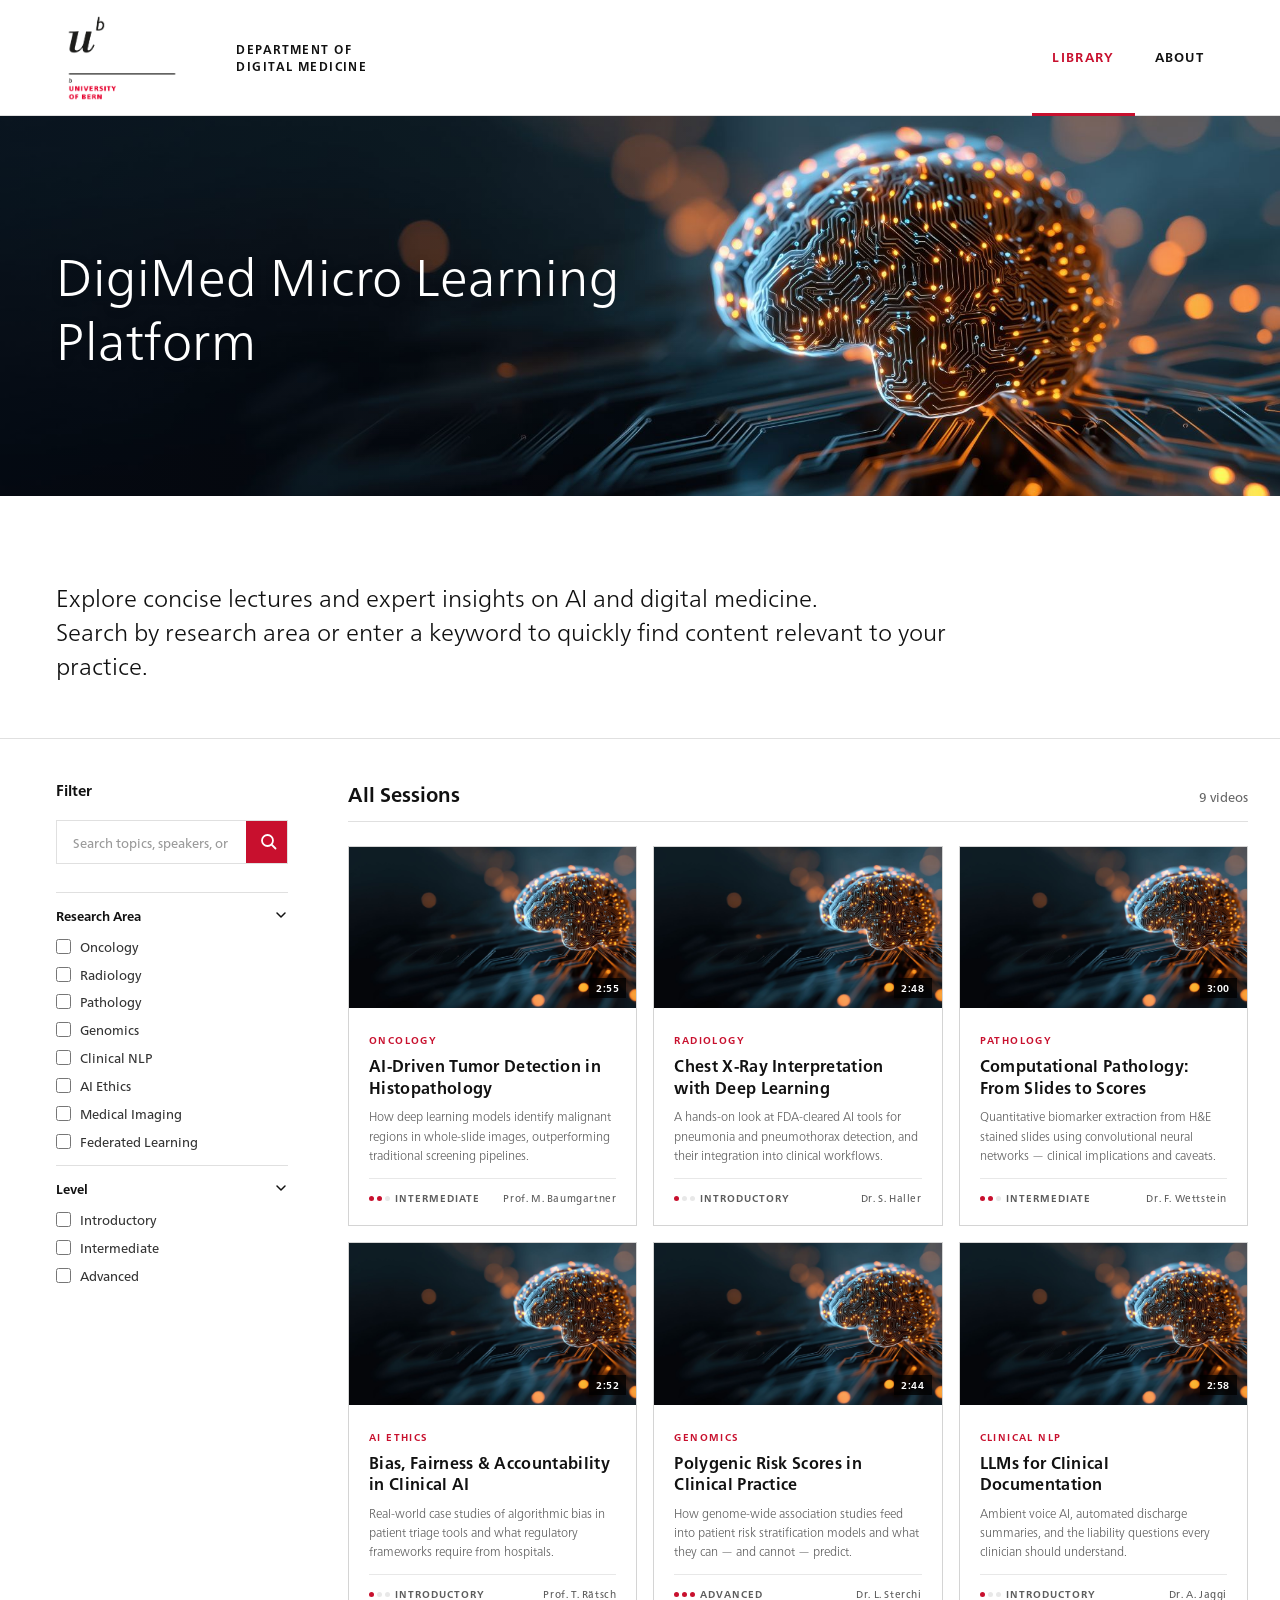
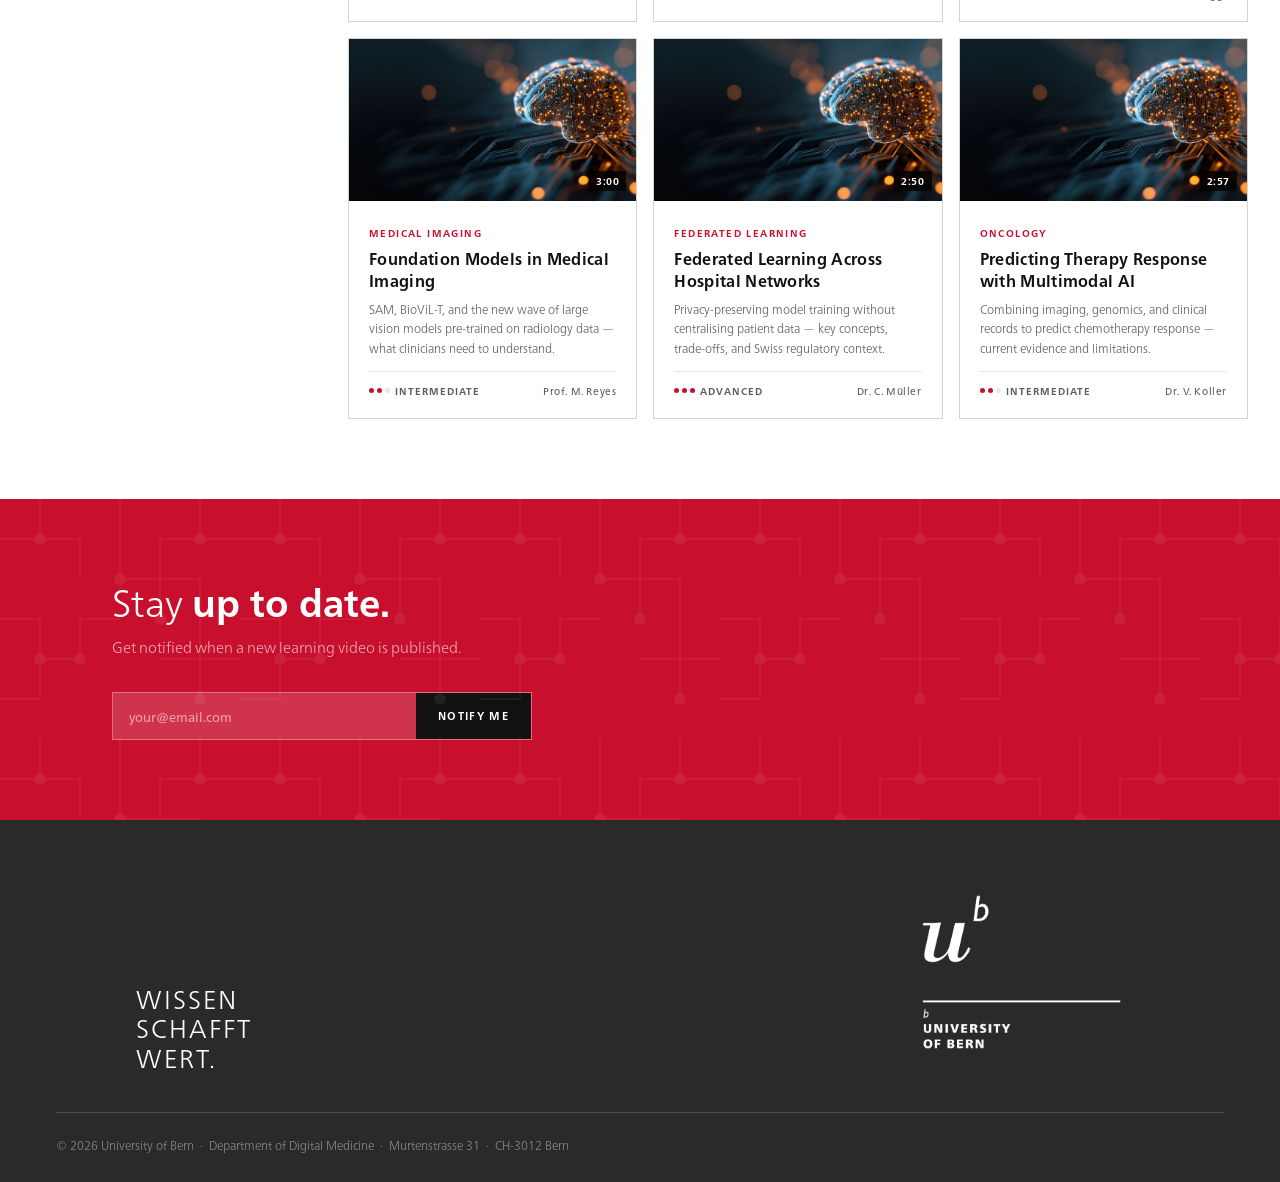
==== index.html @ 0ef245c8 "changes layout" ====
<!DOCTYPE html>
<html lang="en">
<head>
<meta charset="UTF-8"/>
<meta name="viewport" content="width=device-width,initial-scale=1"/>
<title>DigiMed Learn — University of Bern</title>
<link rel="stylesheet" href="./css/styles.css">
</head>
<body>

<!-- HEADER -->
<header>
  <div class="header-logo"><img src="assets/logos/ub_Logo_english_2019_RGB.png" alt="University of Bern"/></div>
  <a class="header-dept" href="https://ddm.unibe.ch" target="_blank" rel="noopener">Department of Digital Medicine</a>
  <div style="flex:1"></div>
  <nav class="nav-inner">
    <button class="nav-toggle" aria-expanded="false" aria-label="Open menu">
      <span></span><span></span><span></span>
    </button>
    <div class="nav-links" id="nav-menu">
      <a href="#" class="active">Library</a>
      <a href="about.html">About</a>
    </div>
  </nav>
</header>

<!-- HERO IMAGE -->
<div class="hero-image">
  <img src="assets/images/AdobeStock_1923058566-v2.jpg" alt="AI and Digital Medicine"/>
  <div class="hero-overlay-title">DigiMed Micro Learning<br>Platform</div>
</div>

<!-- INTRO -->
<div class="intro-block">
  <div class="intro-eyebrow">Department of Digital Medicine · University of Bern</div>
  <h1 class="intro-title"><span class="intro-subtitle"></span></h1>
  <p class="intro-desc"><span class="intro-subtitle">Explore concise lectures and expert insights on AI and digital medicine.<br>Search by research area or enter a keyword to quickly find content relevant to your practice.</span></p>
</div>

<!-- LIBRARY -->
<div class="library">
  <aside class="sidebar">
    <div class="sidebar-title">Filter</div>
    <div class="search-wrap">
      <input type="text" id="searchInput" placeholder="Search topics, speakers, or keywords…" autocomplete="off"/>
      <button onclick="applyFilters()" aria-label="Search">
        <svg width="17" height="17" viewBox="0 0 17 17" fill="none"><circle cx="7.5" cy="7.5" r="5.5" stroke="white" stroke-width="1.8"/><path d="M12 12l3.5 3.5" stroke="white" stroke-width="1.8" stroke-linecap="round"/></svg>
      </button>
    </div>
    <div class="filter-section">
      <div class="filter-heading" onclick="toggleFilter(this)">Research Area<svg width="14" height="14" viewBox="0 0 14 14" fill="none"><path d="M3 5l4 4 4-4" stroke="currentColor" stroke-width="1.5" stroke-linecap="round" stroke-linejoin="round"/></svg></div>
      <div class="filter-options" id="area-filters">
        <div class="filter-opt"><input type="checkbox" id="f-oncology" value="oncology"/><label for="f-oncology">Oncology</label></div>
        <div class="filter-opt"><input type="checkbox" id="f-radiology" value="radiology"/><label for="f-radiology">Radiology</label></div>
        <div class="filter-opt"><input type="checkbox" id="f-pathology" value="pathology"/><label for="f-pathology">Pathology</label></div>
        <div class="filter-opt"><input type="checkbox" id="f-genomics" value="genomics"/><label for="f-genomics">Genomics</label></div>
        <div class="filter-opt"><input type="checkbox" id="f-nlp" value="clinical-nlp"/><label for="f-nlp">Clinical NLP</label></div>
        <div class="filter-opt"><input type="checkbox" id="f-ethics" value="ethics"/><label for="f-ethics">AI Ethics</label></div>
        <div class="filter-opt"><input type="checkbox" id="f-imaging" value="imaging"/><label for="f-imaging">Medical Imaging</label></div>
        <div class="filter-opt"><input type="checkbox" id="f-federated" value="federated"/><label for="f-federated">Federated Learning</label></div>
      </div>
    </div>
    <div class="filter-section">
      <div class="filter-heading" onclick="toggleFilter(this)">Level<svg width="14" height="14" viewBox="0 0 14 14" fill="none"><path d="M3 5l4 4 4-4" stroke="currentColor" stroke-width="1.5" stroke-linecap="round" stroke-linejoin="round"/></svg></div>
      <div class="filter-options" id="level-filters">
        <div class="filter-opt"><input type="checkbox" id="f-intro" value="Introductory"/><label for="f-intro">Introductory</label></div>
        <div class="filter-opt"><input type="checkbox" id="f-inter" value="Intermediate"/><label for="f-inter">Intermediate</label></div>
        <div class="filter-opt"><input type="checkbox" id="f-adv" value="Advanced"/><label for="f-adv">Advanced</label></div>
      </div>
    </div>
  </aside>

  <div class="grid-area">
  <div class="grid-header">
    <h2>All Sessions</h2>
    <span class="grid-count" id="resultCount">9 videos</span>
  </div>
  <div class="video-grid" id="videoGrid">
    <div class="empty-state" id="emptyState">
      <h3>No sessions found</h3>
      <p>Try a different search or clear your filters.</p>
    </div>
  </div>
</div>
</div>
<!-- STAY UP TO DATE -->
<div class="notify">
  <div class="notify-text">
    <h2>Stay <strong>up to date.</strong></h2>
    <p>Get notified when a new learning video is published.</p>
  </div>
  <form class="notify-form" id="notifyForm" action="https://formspree.io/f/xlgppkkq" method="POST">
    <input type="hidden" name="_subject" value="DigiMed Learn – New Subscription"/>
    <input type="email" name="email" id="notifyEmail" placeholder="your@email.com" required/>
    <button type="submit" id="notifyBtn">Notify me</button>
  </form>
</div>

<!-- MODAL -->
<div class="modal-overlay" id="modalOverlay" onclick="handleOverlayClick(event)">
  <div class="modal">
    <div class="modal-header">
      <div><div class="modal-tag" id="modalTag"></div><div class="modal-title" id="modalTitle"></div></div>
      <button class="modal-close" onclick="closeModal()">✕</button>
    </div>
    <div class="modal-video"><iframe id="modalIframe" src="" allow="autoplay; encrypted-media" allowfullscreen></iframe></div>
    <div class="modal-footer">
      <div class="modal-meta">
        <span><svg width="11" height="11" viewBox="0 0 12 12" fill="none"><circle cx="6" cy="6" r="5" stroke="currentColor" stroke-width="1.2"/><path d="M6 3v3l2 1.5" stroke="currentColor" stroke-width="1.2" stroke-linecap="round"/></svg><span id="modalDuration"></span></span>
        <span><svg width="11" height="11" viewBox="0 0 12 12" fill="none"><circle cx="6" cy="4" r="2" stroke="currentColor" stroke-width="1.2"/><path d="M2 10c0-2.2 1.8-4 4-4s4 1.8 4 4" stroke="currentColor" stroke-width="1.2" stroke-linecap="round"/></svg><span id="modalSpeaker"></span></span>
      </div>
      <div class="modal-inst">Dept. of Digital Medicine · UNIBE</div>
    </div>
  </div>
</div>

<!-- FOOTER -->
<footer>
  <div class="footer-top">
    <div class="footer-tagline">Wissen<br>schafft<br>Wert.</div>
    <img class="footer-logo-img" src="assets/logos/ub_Logo_english_2019_neg.png" alt="University of Bern"/>
  </div>
  <div class="footer-divider"></div>
  <div class="footer-bottom">
    © 2026 University of Bern &nbsp;·&nbsp; Department of Digital Medicine &nbsp;·&nbsp; Murtenstrasse 31 &nbsp;·&nbsp; CH-3012 Bern
  </div>
</footer>

<script src="js/app.js"></script>

</body>
</html>
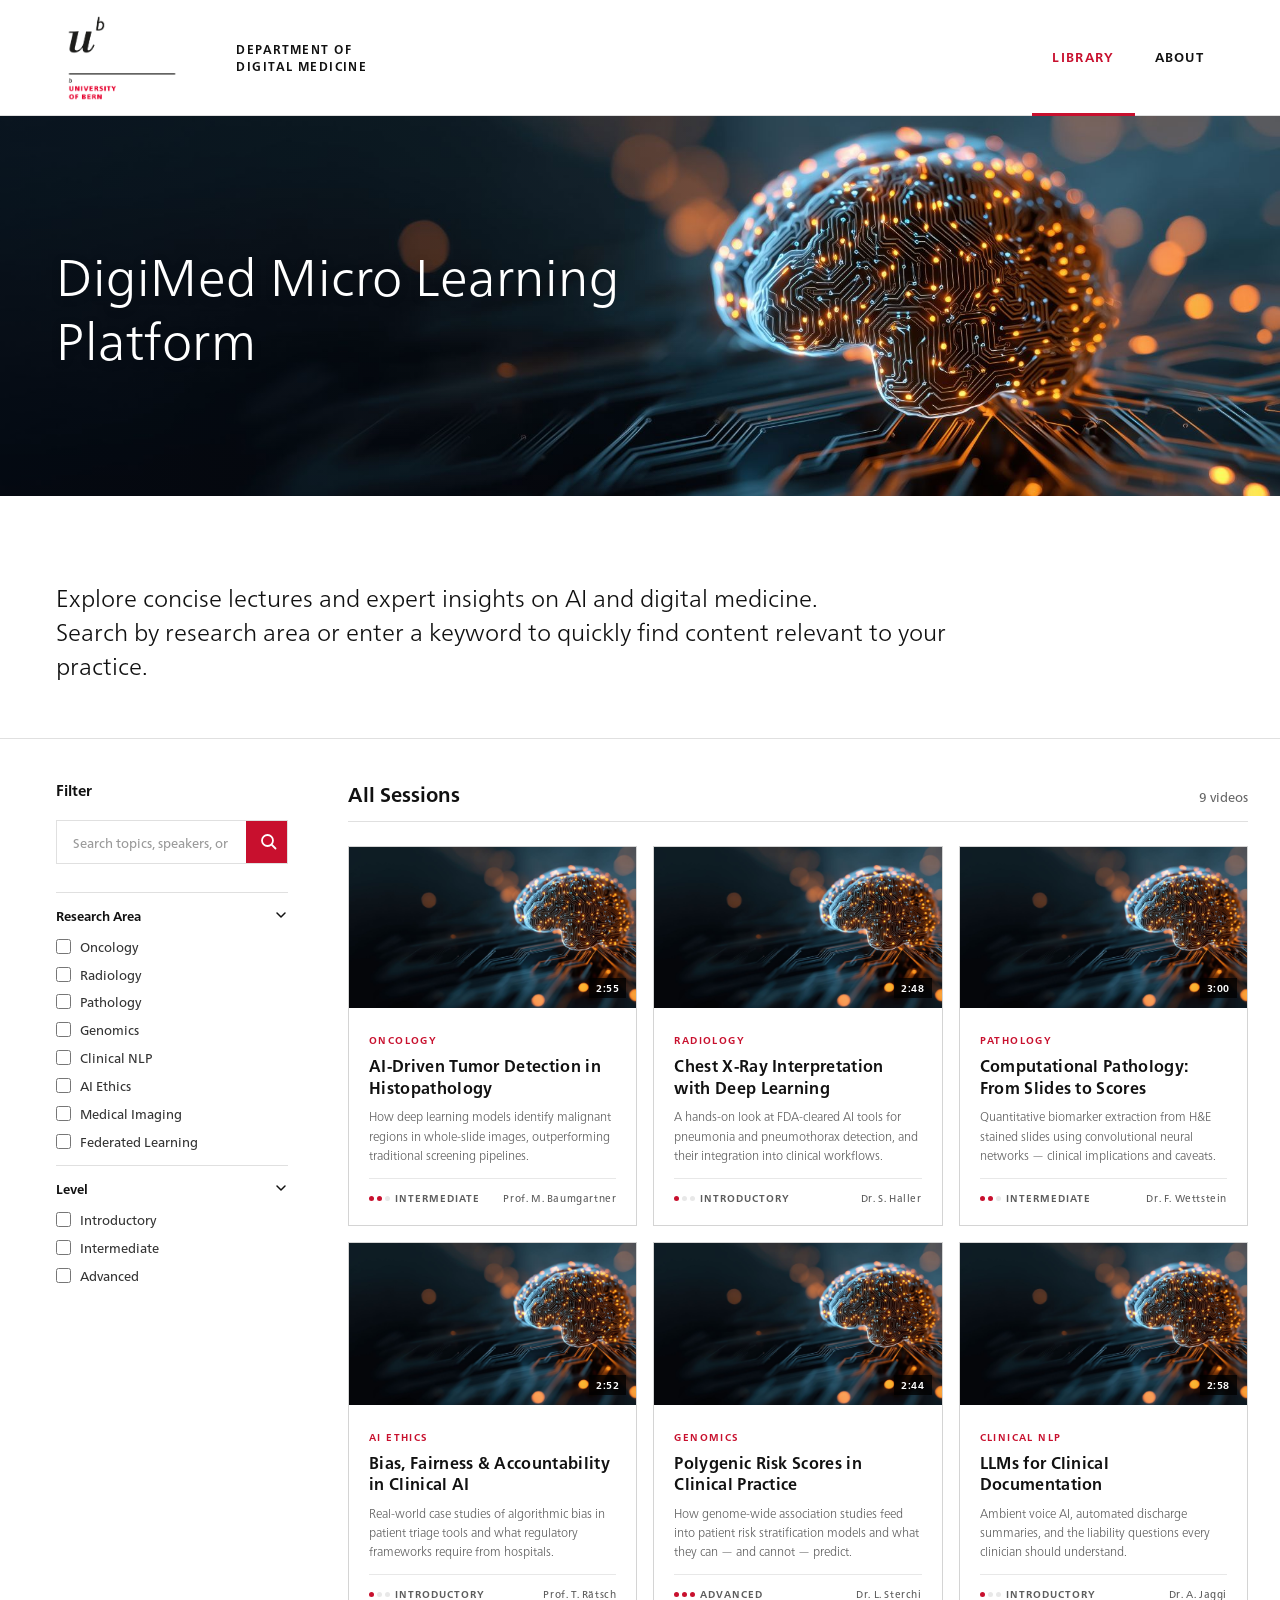
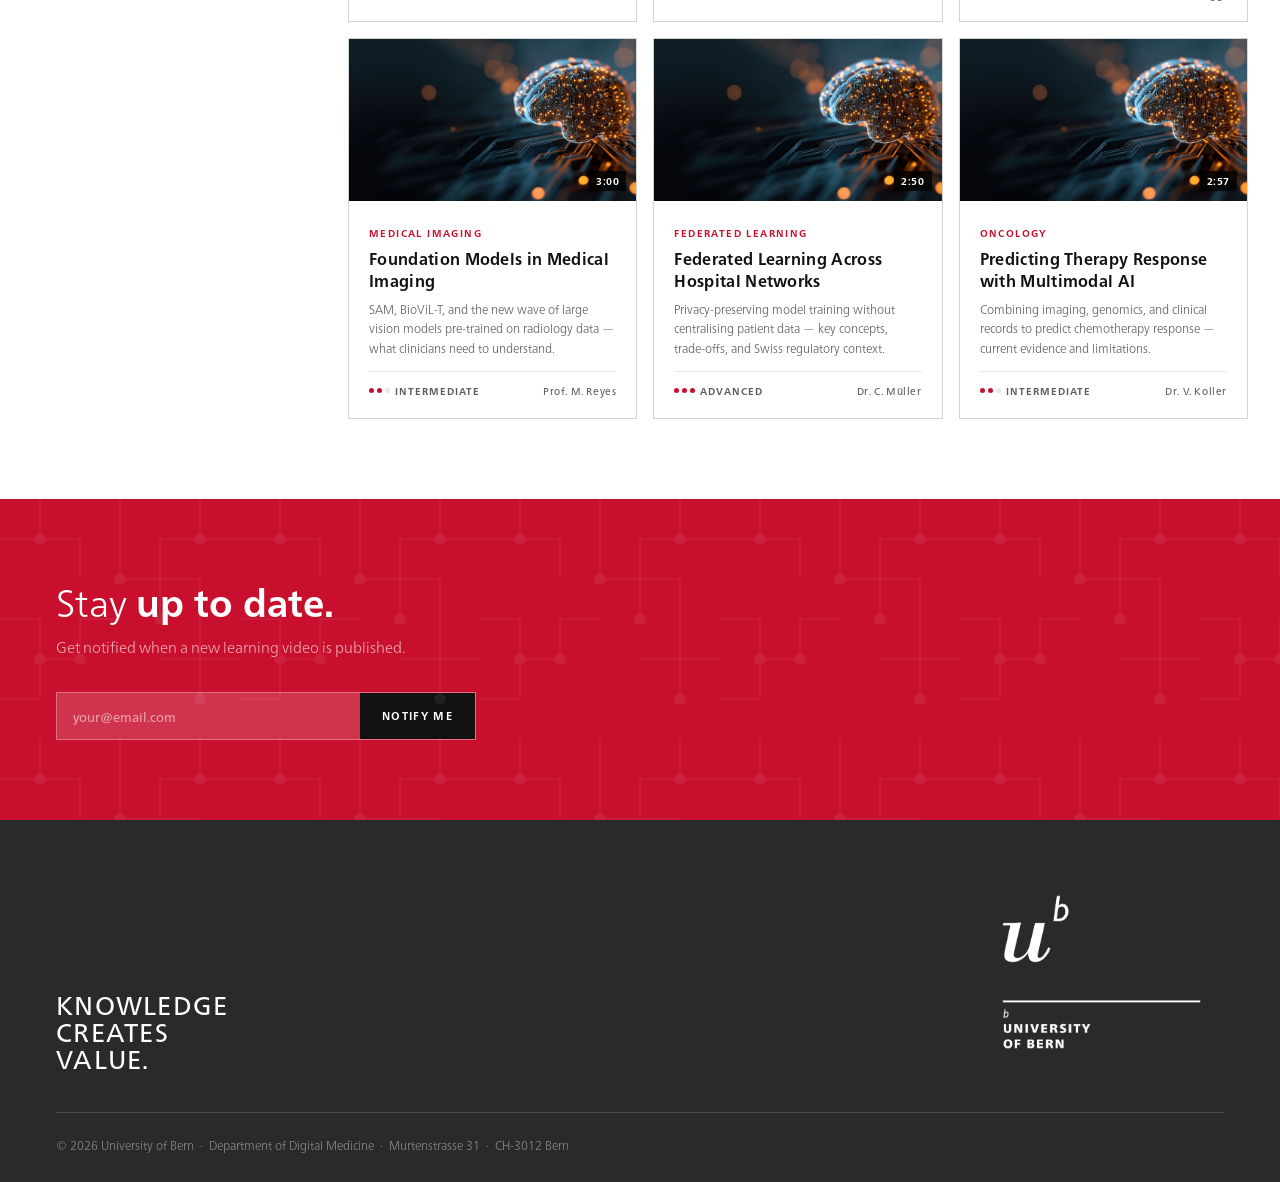
==== commit 8b174ec8: "footer update" ====
--- a/index.html
+++ b/index.html
@@ -117,7 +117,7 @@
 <!-- FOOTER -->
 <footer>
   <div class="footer-top">
-    <div class="footer-tagline">Wissen<br>schafft<br>Wert.</div>
+    <div class="footer-tagline">Knowledge<br>creates<br>value.</div>
     <img class="footer-logo-img" src="assets/logos/ub_Logo_english_2019_neg.png" alt="University of Bern"/>
   </div>
   <div class="footer-divider"></div>
--- a/css/styles.css
+++ b/css/styles.css
@@ -126,7 +126,7 @@
 /* ── STAY UP TO DATE ── */
 .notify{
   background:var(--red);
-  padding:80px calc(var(--pad) * 2);
+  padding:80px var(--pad);
   display:flex;
   flex-direction:column;
   gap:32px;
@@ -154,8 +154,8 @@
 
 /* ── FOOTER ── */
 footer{background:#2a2a2a;padding:52px var(--pad) 28px}
-.footer-top{display:flex;justify-content:space-between;align-items:flex-end;padding-bottom:40px;padding-left:80px;padding-right:80px;}
-.footer-tagline{font-size:clamp(18px,2vw,28px);font-weight:200;color:#fff;letter-spacing:0.08em;text-transform:uppercase;line-height:1.15;text-align:left;}
+.footer-top{display:flex;justify-content:space-between;align-items:flex-end;padding-bottom:40px;}
+.footer-tagline{font-size:clamp(18px,2vw,28px);font-weight:400;color:#fff;letter-spacing:0.05em;text-transform:uppercase;line-height:1.05;text-align:left;}
 .footer-logo-img{height:200px;width:auto;display:block}
 .footer-divider{height:1px;background:rgba(255,255,255,.15);margin-bottom:22px}
 .footer-bottom{font-size:12px;font-weight:300;color:rgba(255,255,255,.45);line-height:1.6}
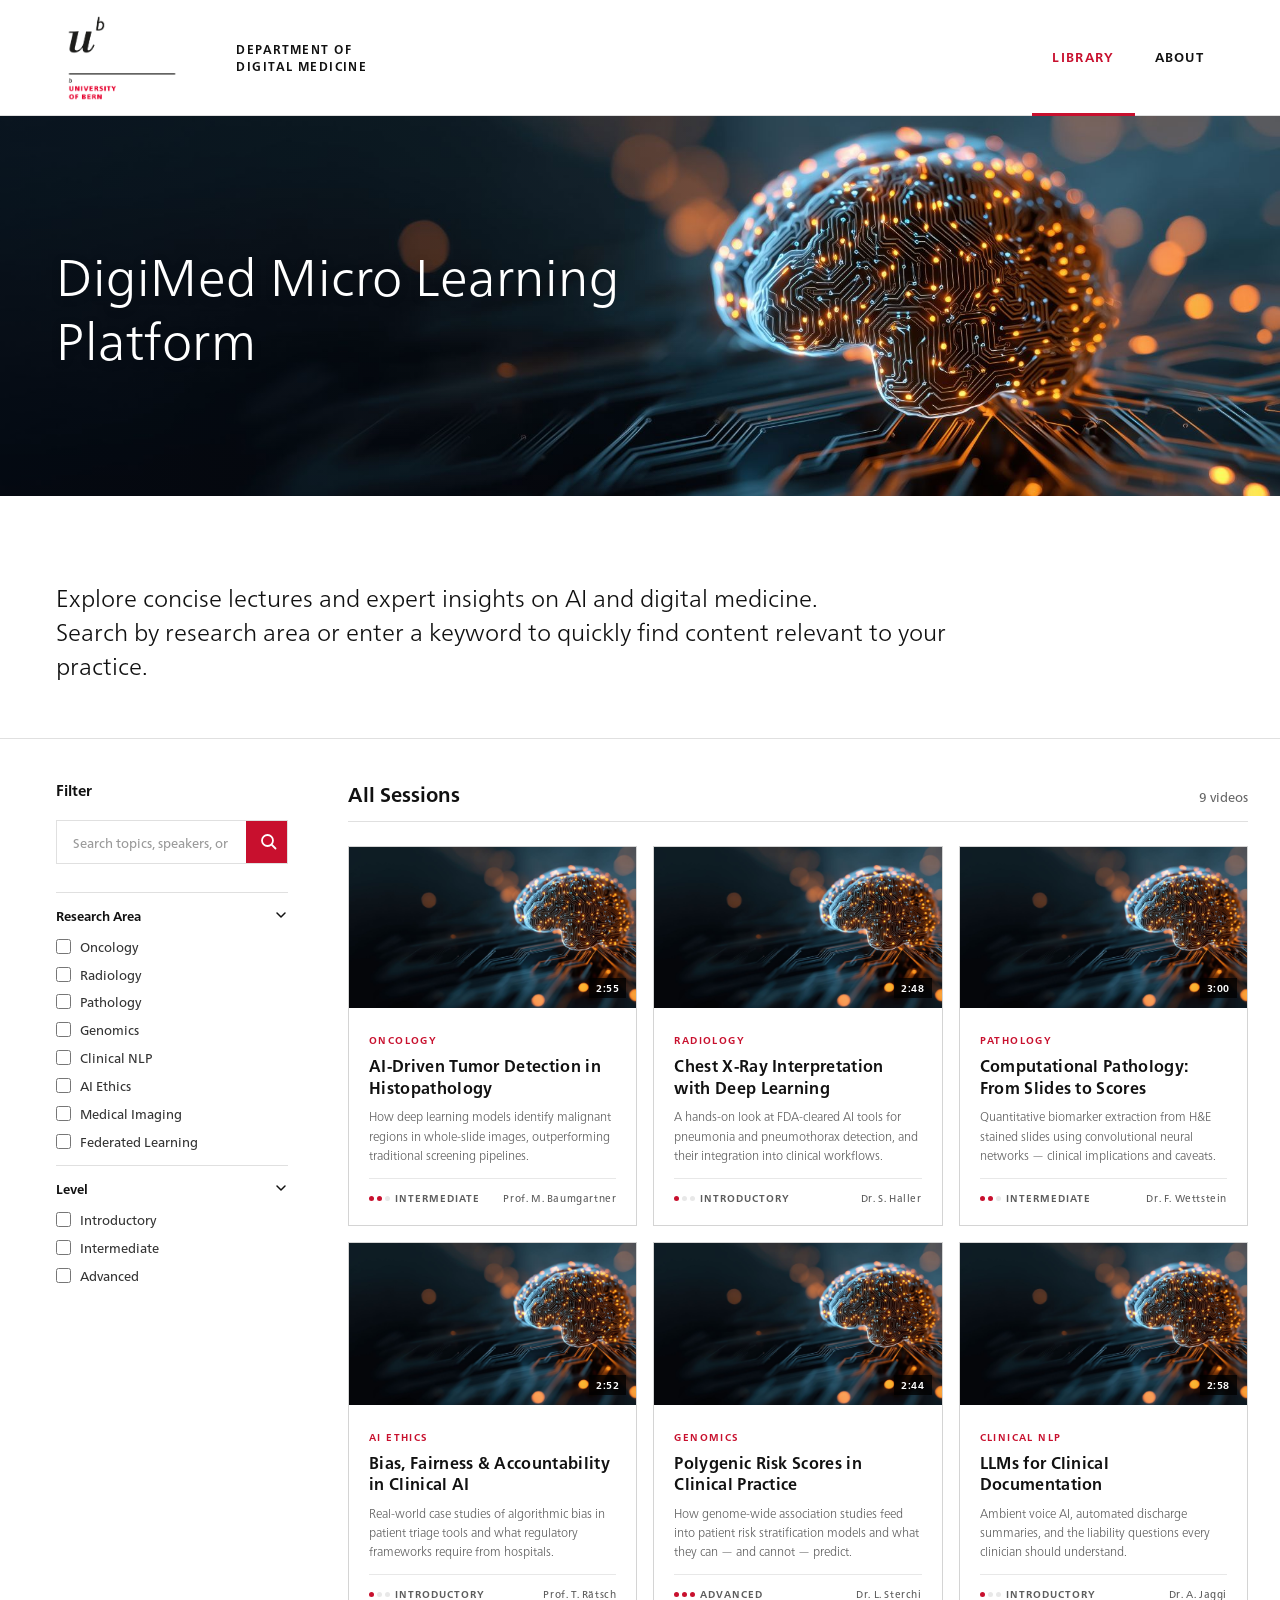
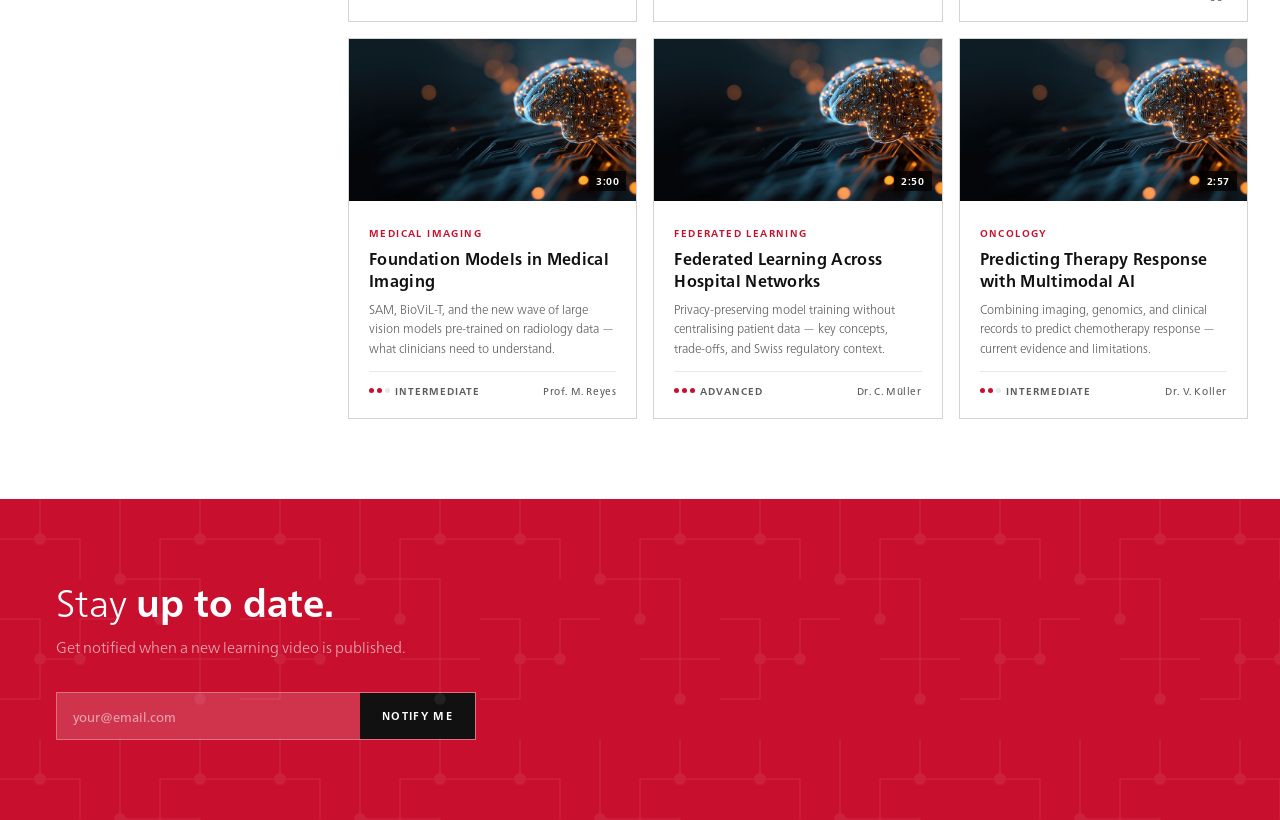
==== commit 39e51157: "comments and like function" ====
--- a/index.html
+++ b/index.html
@@ -104,12 +104,43 @@
       <button class="modal-close" onclick="closeModal()">✕</button>
     </div>
     <div class="modal-video"><iframe id="modalIframe" src="" allow="autoplay; encrypted-media" allowfullscreen></iframe></div>
-    <div class="modal-footer">
-      <div class="modal-meta">
-        <span><svg width="11" height="11" viewBox="0 0 12 12" fill="none"><circle cx="6" cy="6" r="5" stroke="currentColor" stroke-width="1.2"/><path d="M6 3v3l2 1.5" stroke="currentColor" stroke-width="1.2" stroke-linecap="round"/></svg><span id="modalDuration"></span></span>
-        <span><svg width="11" height="11" viewBox="0 0 12 12" fill="none"><circle cx="6" cy="4" r="2" stroke="currentColor" stroke-width="1.2"/><path d="M2 10c0-2.2 1.8-4 4-4s4 1.8 4 4" stroke="currentColor" stroke-width="1.2" stroke-linecap="round"/></svg><span id="modalSpeaker"></span></span>
-      </div>
-      <div class="modal-inst">Dept. of Digital Medicine · UNIBE</div>
+<div class="modal-footer">
+  <div class="modal-meta">
+    <span>
+      <svg width="11" height="11" viewBox="0 0 12 12" fill="none">
+        <circle cx="6" cy="6" r="5" stroke="currentColor" stroke-width="1.2"/>
+        <path d="M6 3v3l2 1.5" stroke="currentColor" stroke-width="1.2" stroke-linecap="round"/>
+      </svg>
+      <span id="modalDuration"></span>
+    </span>
+    <span>
+      <svg width="11" height="11" viewBox="0 0 12 12" fill="none">
+        <circle cx="6" cy="4" r="2" stroke="currentColor" stroke-width="1.2"/>
+        <path d="M2 10c0-2.2 1.8-4 4-4s4 1.8 4 4" stroke="currentColor" stroke-width="1.2" stroke-linecap="round"/>
+      </svg>
+      <span id="modalSpeaker"></span>
+    </span>
+  </div>
+
+  <!-- Like button -->
+  <button class="modal-like-btn" id="modalLikeBtn" onclick="toggleLike()">
+    <svg width="14" height="14" viewBox="0 0 24 24" fill="none" stroke="currentColor" stroke-width="2">
+      <path d="M20.84 4.61a5.5 5.5 0 0 0-7.78 0L12 5.67l-1.06-1.06a5.5 5.5 0 0 0-7.78 7.78l1.06 1.06L12 21.23l7.78-7.78 1.06-1.06a5.5 5.5 0 0 0 0-7.78z"/>
+    </svg>
+    <span id="modalLikeCount">0</span>
+  </button>
+
+  <div class="modal-inst">Dept. of Digital Medicine · UNIBE</div>
+</div>
+
+<!-- Comments section -->
+<div class="modal-comments">
+  <div class="modal-comment-list" id="modalCommentList"></div>
+  <div class="modal-comment-form">
+    <input type="text" id="modalCommentName" placeholder="Your name (optional)"/>
+    <div class="comment-input-row">
+      <input type="text" id="modalCommentInput" placeholder="Add a comment…"/>
+      <button onclick="submitComment()">Post</button>
     </div>
   </div>
 </div>
--- a/css/styles.css
+++ b/css/styles.css
@@ -169,6 +169,82 @@
 .video-card:nth-child(7){animation-delay:.28s}.video-card:nth-child(8){animation-delay:.32s}
 .video-card:nth-child(9){animation-delay:.36s}
 
+/* ── LIKES & COMMENTS ── */
+.modal-like-btn {
+  background: none;
+  border: 1.5px solid #444;
+  color: #999;
+  padding: 5px 12px;
+  cursor: pointer;
+  display: flex;
+  align-items: center;
+  gap: 6px;
+  font-size: 12px;
+  transition: all .18s;
+}
+.modal-like-btn:hover { border-color: #C8102E; color: #C8102E; }
+.modal-like-btn.liked { border-color: #C8102E; color: #C8102E; }
+.modal-like-btn.liked svg { fill: #C8102E; }
+
+.modal-comments {
+  padding: 0 22px 18px;
+  border-top: 1px solid #2e2e2e;
+}
+.modal-comment-list {
+  max-height: 140px;
+  overflow-y: auto;
+  margin-bottom: 12px;
+  padding-top: 12px;
+  display: flex;
+  flex-direction: column;
+  gap: 8px;
+}
+.modal-comment {
+  font-size: 12px;
+  color: #bbb;
+  line-height: 1.5;
+}
+.comment-author {
+  font-weight: 700;
+  color: #ddd;
+  margin-right: 6px;
+}
+.modal-comment-form {
+  display: flex;
+  flex-direction: column;
+  gap: 6px;
+}
+.modal-comment-form input {
+  background: #1a1a1a;
+  border: 1px solid #333;
+  color: #fff;
+  padding: 8px 12px;
+  font-size: 12px;
+  font-family: var(--font);
+  outline: none;
+  width: 100%;
+}
+.modal-comment-form input::placeholder { color: #555; }
+.comment-input-row {
+  display: flex;
+  gap: 8px;
+}
+.comment-input-row input { flex: 1; }
+.comment-input-row button {
+  background: #C8102E;
+  border: none;
+  color: #fff;
+  padding: 0 16px;
+  font-size: 11px;
+  font-weight: 700;
+  letter-spacing: 0.1em;
+  text-transform: uppercase;
+  cursor: pointer;
+  font-family: var(--font);
+  transition: background .18s;
+}
+.comment-input-row button:hover { background: #9a0d23; }
+
 /* ── Medium laptops (1100–1280px): sidebar narrows, 3 cards ── */
 @media(max-width:1280px) and (min-width:1101px){
   .sidebar{width:260px;padding:40px 28px 60px 0}
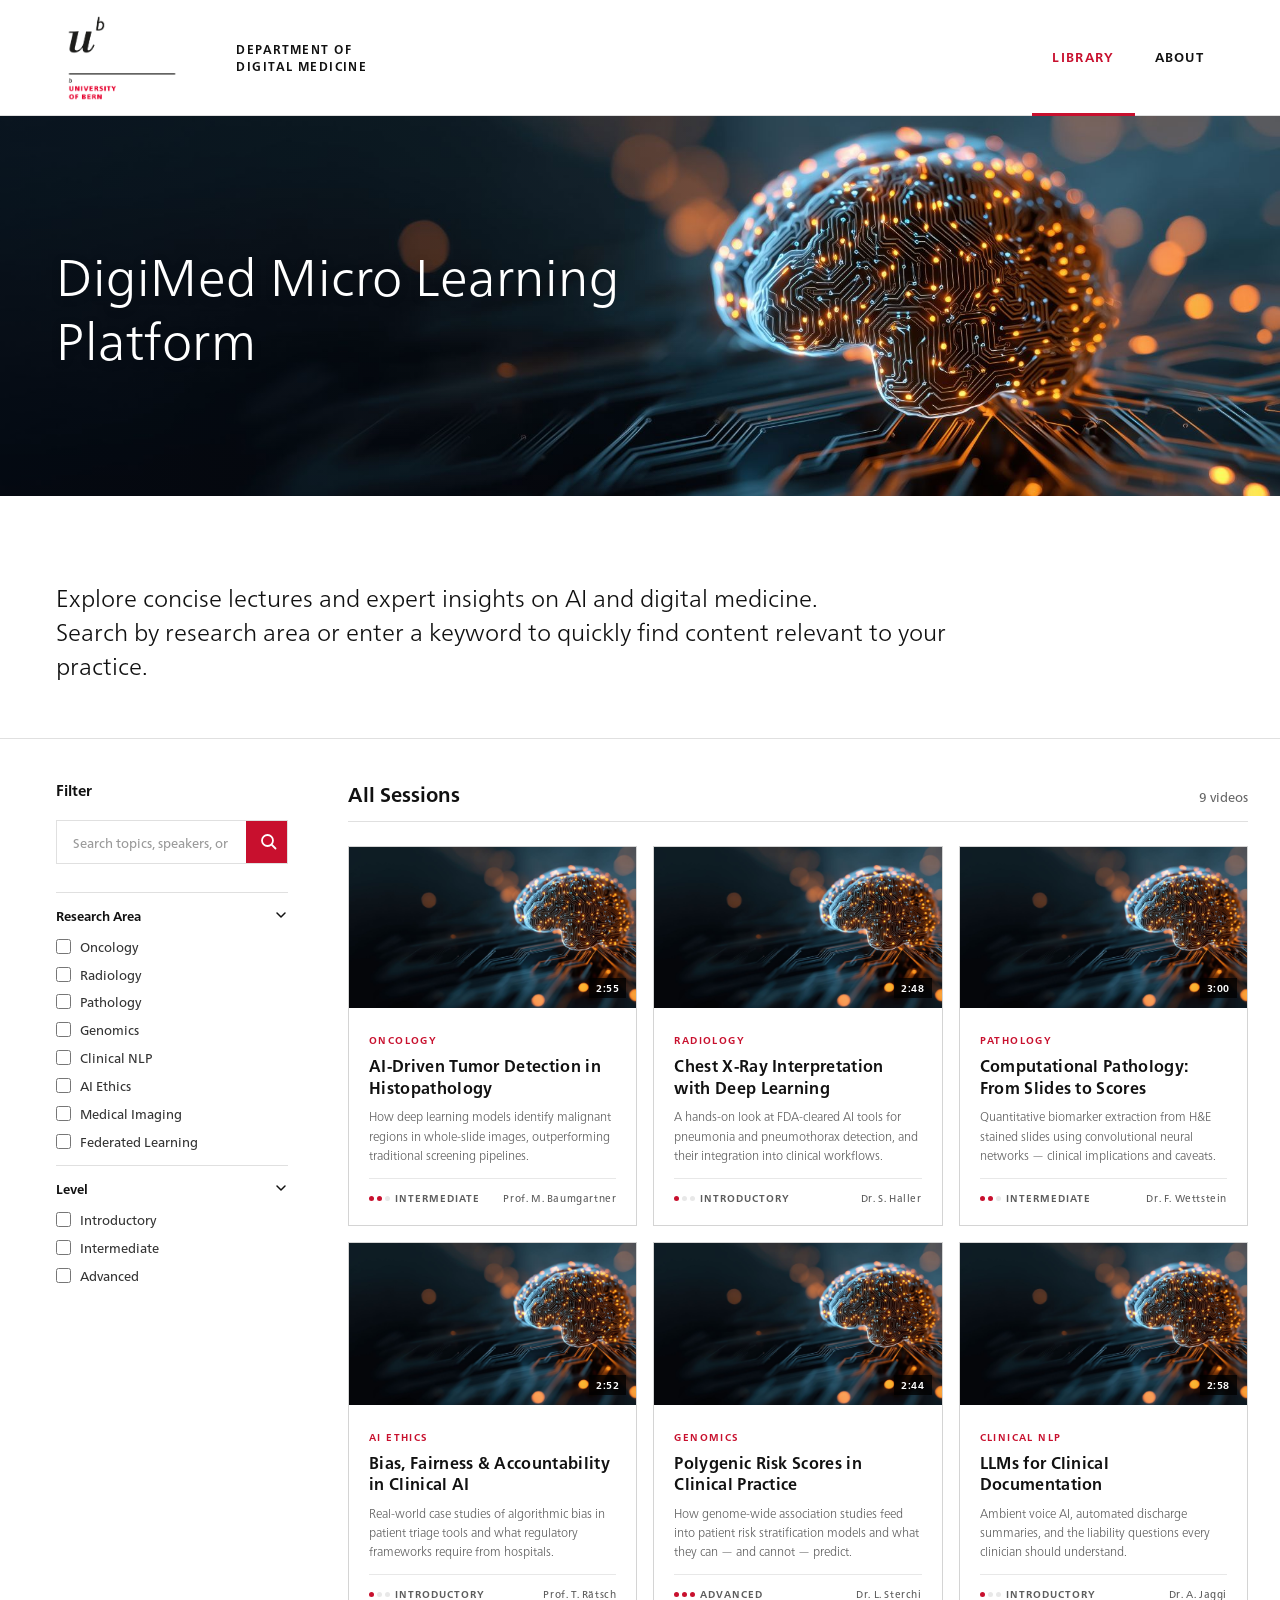
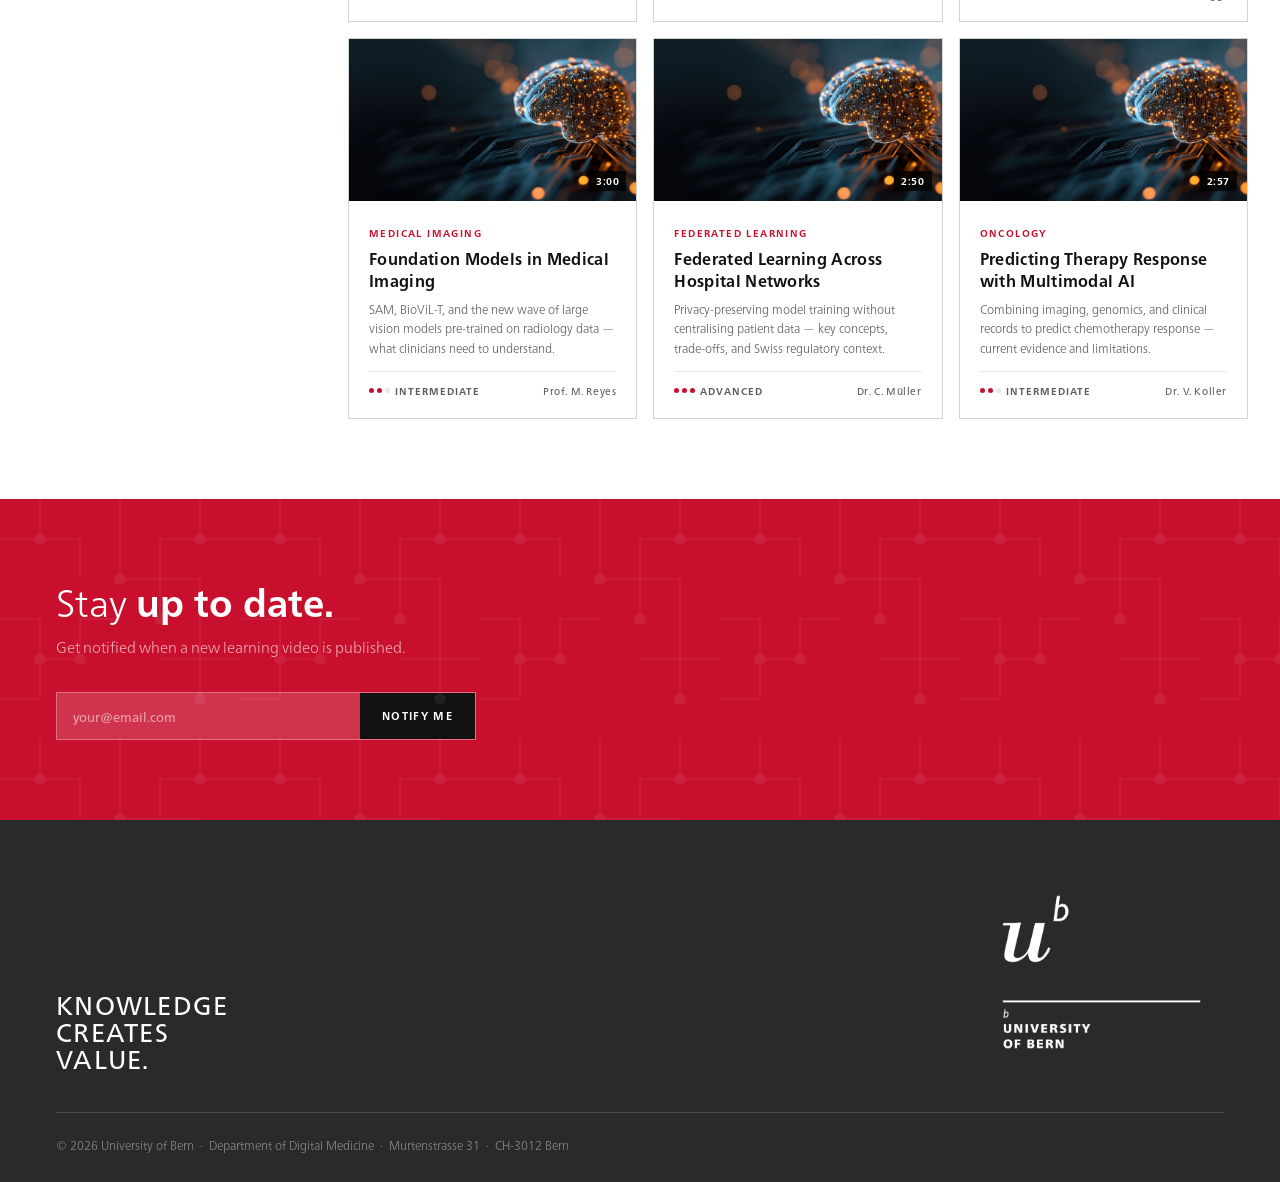
==== commit a9bb4cb8: "comments like" ====
--- a/index.html
+++ b/index.html
@@ -144,7 +144,8 @@
     </div>
   </div>
 </div>
-
+</div>
+</div>
 <!-- FOOTER -->
 <footer>
   <div class="footer-top">
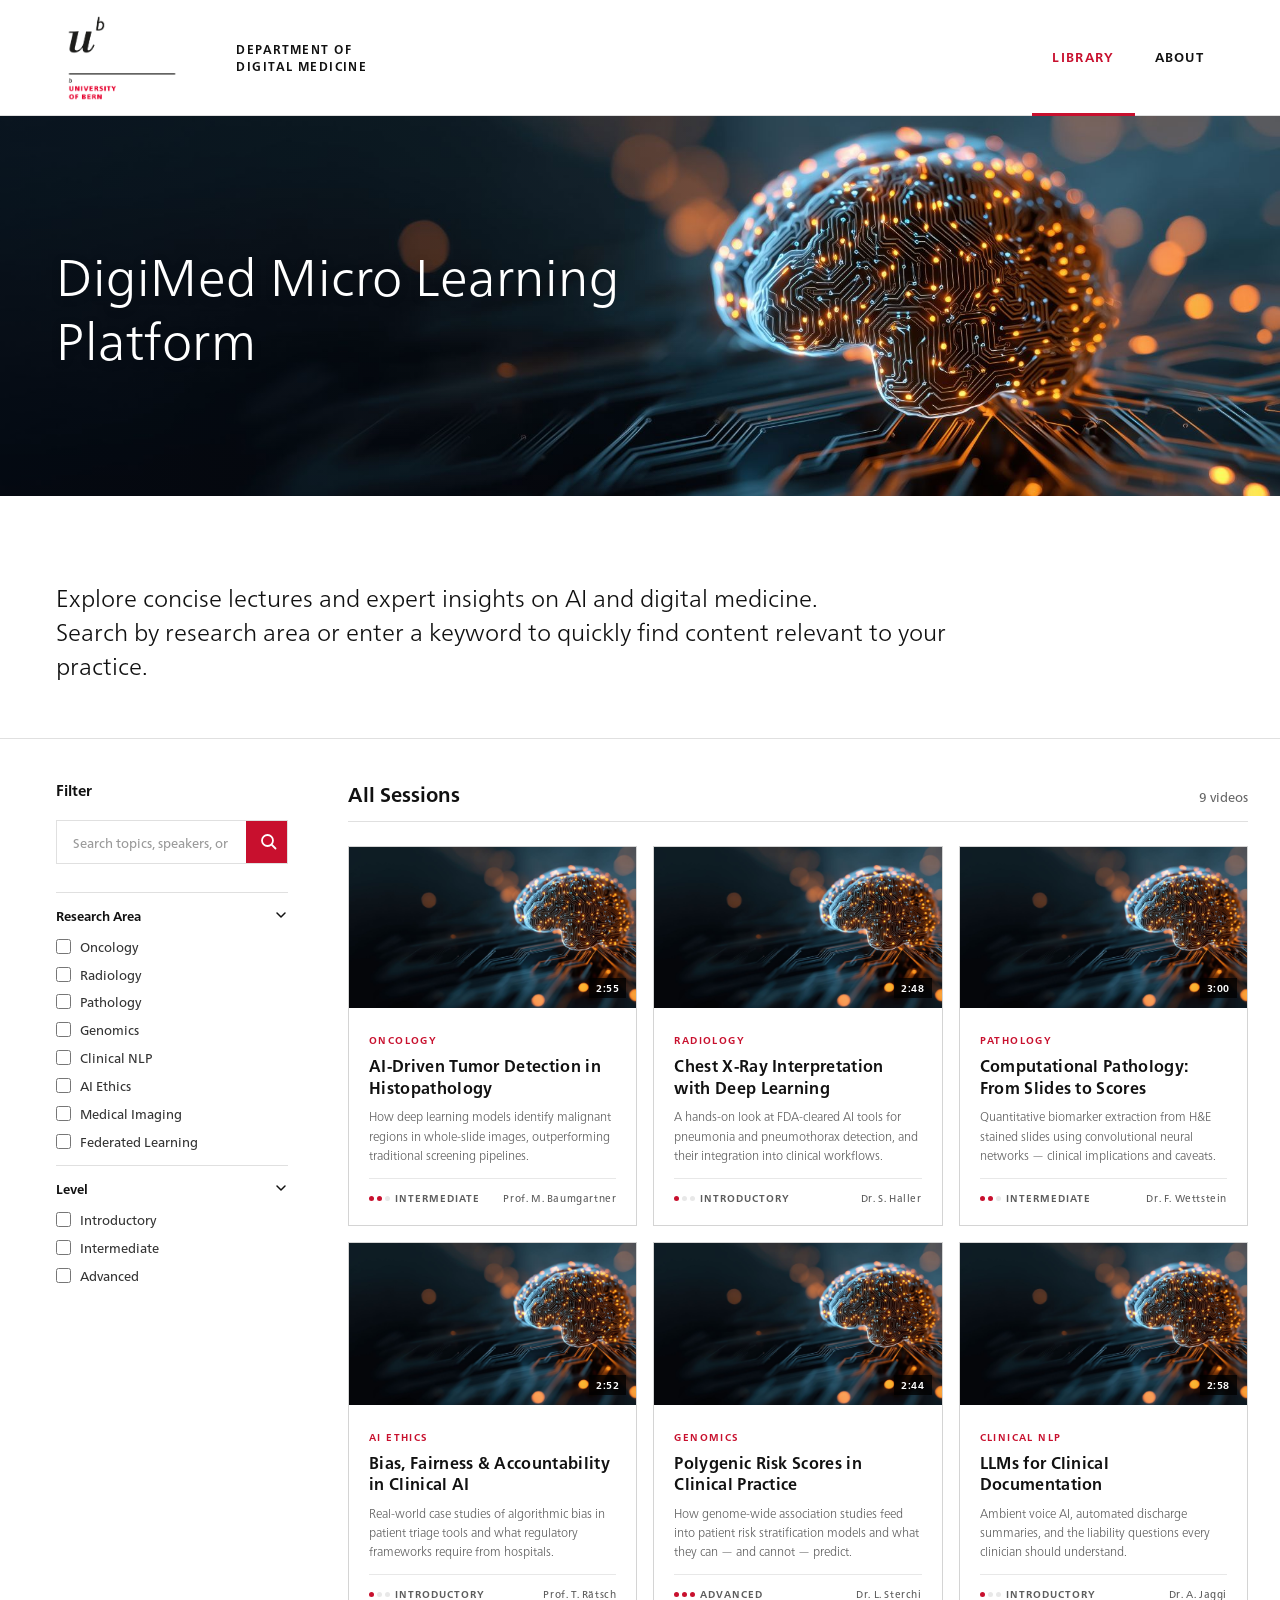
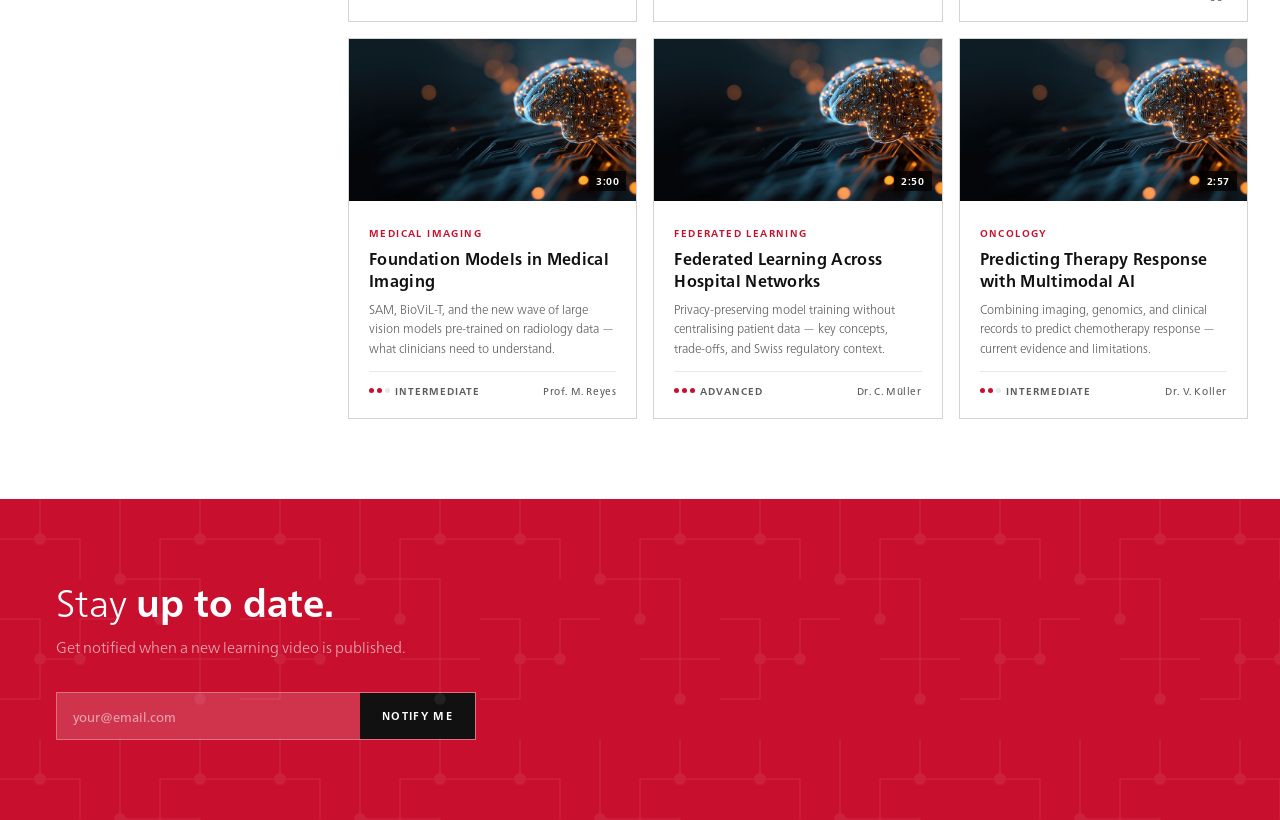
==== commit d248adba: "test" ====
--- a/index.html
+++ b/index.html
@@ -133,19 +133,6 @@
   <div class="modal-inst">Dept. of Digital Medicine · UNIBE</div>
 </div>
 
-<!-- Comments section -->
-<div class="modal-comments">
-  <div class="modal-comment-list" id="modalCommentList"></div>
-  <div class="modal-comment-form">
-    <input type="text" id="modalCommentName" placeholder="Your name (optional)"/>
-    <div class="comment-input-row">
-      <input type="text" id="modalCommentInput" placeholder="Add a comment…"/>
-      <button onclick="submitComment()">Post</button>
-    </div>
-  </div>
-</div>
-</div>
-</div>
 <!-- FOOTER -->
 <footer>
   <div class="footer-top">
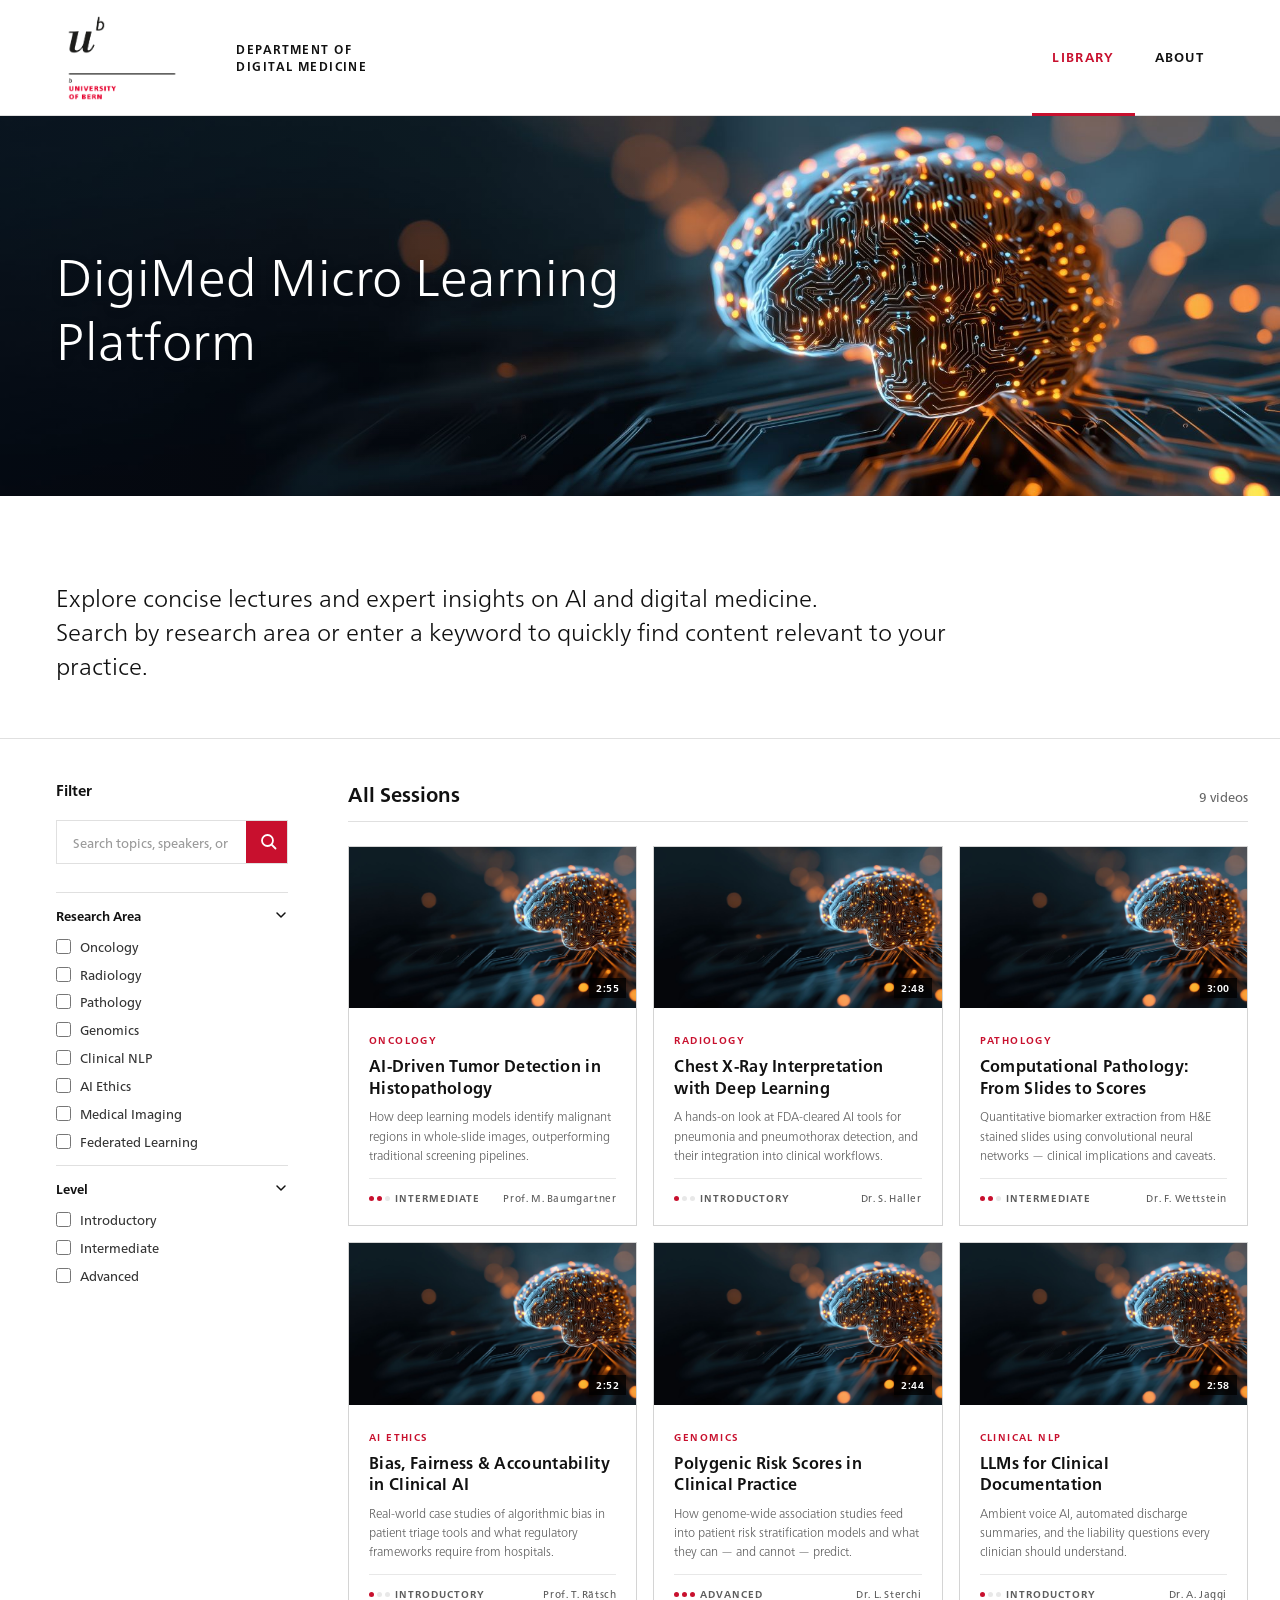
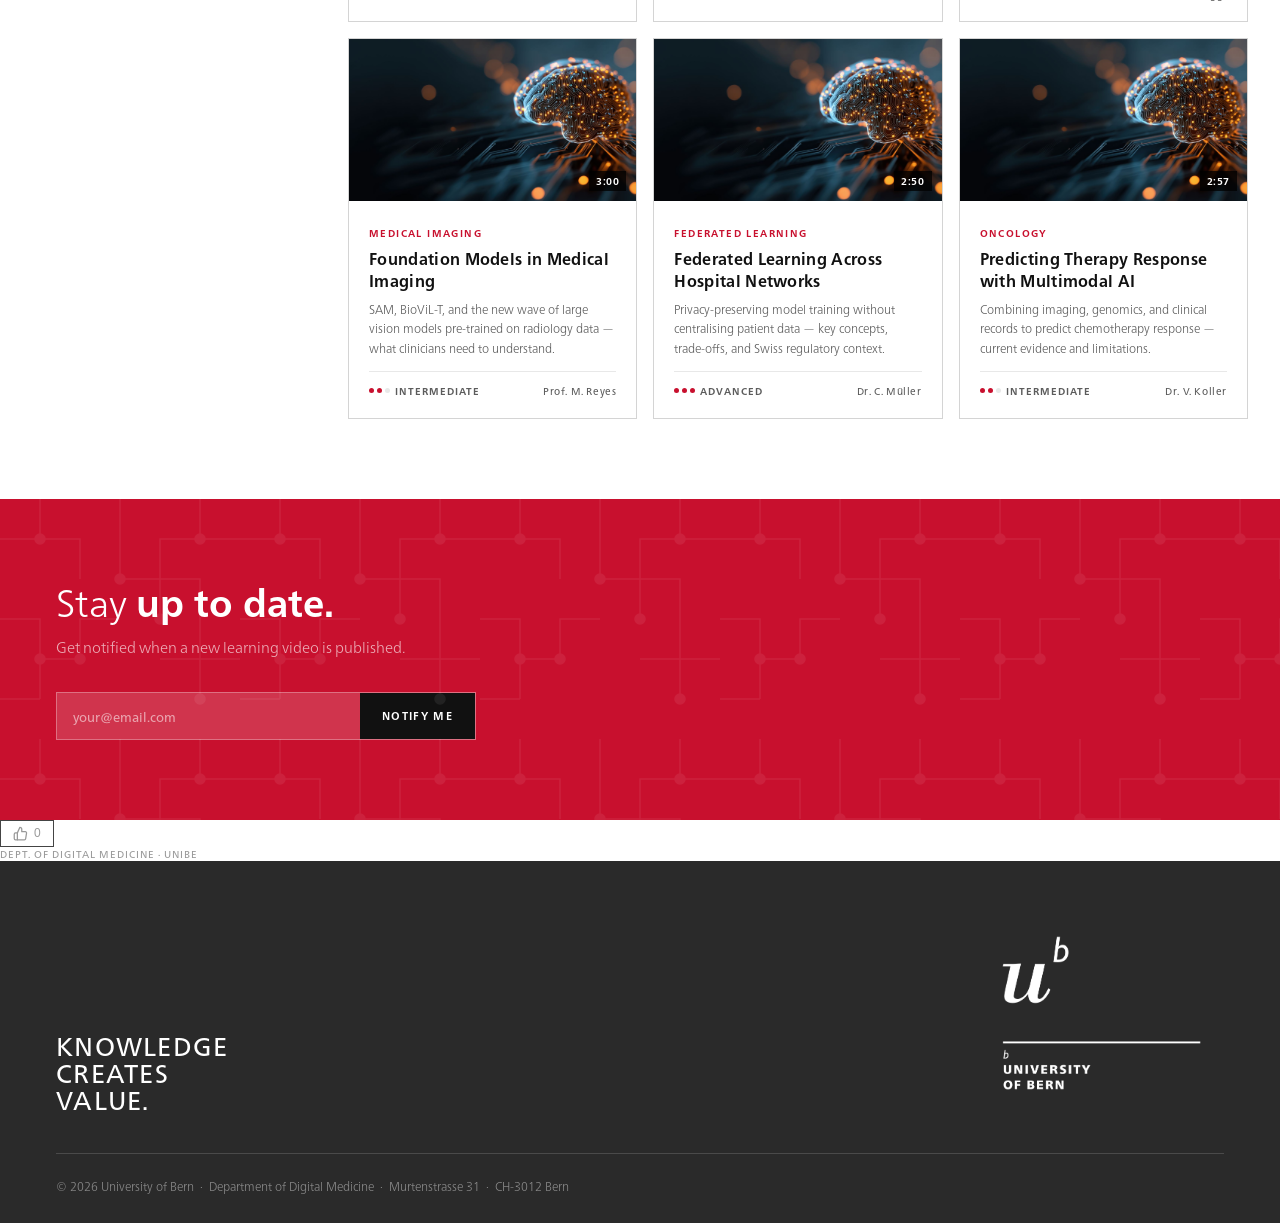
==== commit 2a6f52f1: "new changes" ====
--- a/index.html
+++ b/index.html
@@ -104,31 +104,43 @@
       <button class="modal-close" onclick="closeModal()">✕</button>
     </div>
     <div class="modal-video"><iframe id="modalIframe" src="" allow="autoplay; encrypted-media" allowfullscreen></iframe></div>
-<div class="modal-footer">
-  <div class="modal-meta">
-    <span>
-      <svg width="11" height="11" viewBox="0 0 12 12" fill="none">
-        <circle cx="6" cy="6" r="5" stroke="currentColor" stroke-width="1.2"/>
-        <path d="M6 3v3l2 1.5" stroke="currentColor" stroke-width="1.2" stroke-linecap="round"/>
-      </svg>
-      <span id="modalDuration"></span>
-    </span>
-    <span>
-      <svg width="11" height="11" viewBox="0 0 12 12" fill="none">
-        <circle cx="6" cy="4" r="2" stroke="currentColor" stroke-width="1.2"/>
-        <path d="M2 10c0-2.2 1.8-4 4-4s4 1.8 4 4" stroke="currentColor" stroke-width="1.2" stroke-linecap="round"/>
-      </svg>
-      <span id="modalSpeaker"></span>
-    </span>
+    <div class="modal-footer">
+      <div class="modal-meta">
+        <span>
+          <svg width="11" height="11" viewBox="0 0 12 12" fill="none">
+            <circle cx="6" cy="6" r="5" stroke="currentColor" stroke-width="1.2"/>
+            <path d="M6 3v3l2 1.5" stroke="currentColor" stroke-width="1.2" stroke-linecap="round"/>
+          </svg>
+          <span id="modalDuration"></span>
+        </span>
+        <span>
+          <svg width="11" height="11" viewBox="0 0 12 12" fill="none">
+            <circle cx="6" cy="4" r="2" stroke="currentColor" stroke-width="1.2"/>
+            <path d="M2 10c0-2.2 1.8-4 4-4s4 1.8 4 4" stroke="currentColor" stroke-width="1.2" stroke-linecap="round"/>
+          </svg>
+          <span id="modalSpeaker"></span>
+        </span>
+      </div>
+      <button class="modal-like-btn" id="modalLikeBtn" onclick="toggleLike()">
+        <svg width="15" height="15" viewBox="0 0 24 24" fill="none" stroke="currentColor" stroke-width="2" stroke-linecap="round" stroke-linejoin="round">
+          <path d="M14 9V5a3 3 0 0 0-3-3l-4 9v11h11.28a2 2 0 0 0 2-1.7l1.38-9a2 2 0 0 0-2-2.3H14z"/>
+          <path d="M7 22H4a2 2 0 0 1-2-2v-7a2 2 0 0 1 2-2h3"/>
+        </svg>
+        <span id="modalLikeCount">0</span>
+      </button>
+      <div class="modal-inst">Dept. of Digital Medicine · UNIBE</div>
+    </div>
   </div>
+</div>
 
   <!-- Like button -->
-  <button class="modal-like-btn" id="modalLikeBtn" onclick="toggleLike()">
-    <svg width="14" height="14" viewBox="0 0 24 24" fill="none" stroke="currentColor" stroke-width="2">
-      <path d="M20.84 4.61a5.5 5.5 0 0 0-7.78 0L12 5.67l-1.06-1.06a5.5 5.5 0 0 0-7.78 7.78l1.06 1.06L12 21.23l7.78-7.78 1.06-1.06a5.5 5.5 0 0 0 0-7.78z"/>
-    </svg>
-    <span id="modalLikeCount">0</span>
-  </button>
+<button class="modal-like-btn" id="modalLikeBtn" onclick="toggleLike()">
+  <svg width="15" height="15" viewBox="0 0 24 24" fill="none" stroke="currentColor" stroke-width="2" stroke-linecap="round" stroke-linejoin="round">
+    <path d="M14 9V5a3 3 0 0 0-3-3l-4 9v11h11.28a2 2 0 0 0 2-1.7l1.38-9a2 2 0 0 0-2-2.3H14z"/>
+    <path d="M7 22H4a2 2 0 0 1-2-2v-7a2 2 0 0 1 2-2h3"/>
+  </svg>
+  <span id="modalLikeCount">0</span>
+</button>
 
   <div class="modal-inst">Dept. of Digital Medicine · UNIBE</div>
 </div>
--- a/css/styles.css
+++ b/css/styles.css
@@ -186,65 +186,6 @@
 .modal-like-btn.liked { border-color: #C8102E; color: #C8102E; }
 .modal-like-btn.liked svg { fill: #C8102E; }
 
-.modal-comments {
-  padding: 0 22px 18px;
-  border-top: 1px solid #2e2e2e;
-}
-.modal-comment-list {
-  max-height: 140px;
-  overflow-y: auto;
-  margin-bottom: 12px;
-  padding-top: 12px;
-  display: flex;
-  flex-direction: column;
-  gap: 8px;
-}
-.modal-comment {
-  font-size: 12px;
-  color: #bbb;
-  line-height: 1.5;
-}
-.comment-author {
-  font-weight: 700;
-  color: #ddd;
-  margin-right: 6px;
-}
-.modal-comment-form {
-  display: flex;
-  flex-direction: column;
-  gap: 6px;
-}
-.modal-comment-form input {
-  background: #1a1a1a;
-  border: 1px solid #333;
-  color: #fff;
-  padding: 8px 12px;
-  font-size: 12px;
-  font-family: var(--font);
-  outline: none;
-  width: 100%;
-}
-.modal-comment-form input::placeholder { color: #555; }
-.comment-input-row {
-  display: flex;
-  gap: 8px;
-}
-.comment-input-row input { flex: 1; }
-.comment-input-row button {
-  background: #C8102E;
-  border: none;
-  color: #fff;
-  padding: 0 16px;
-  font-size: 11px;
-  font-weight: 700;
-  letter-spacing: 0.1em;
-  text-transform: uppercase;
-  cursor: pointer;
-  font-family: var(--font);
-  transition: background .18s;
-}
-.comment-input-row button:hover { background: #9a0d23; }
-
 /* ── Medium laptops (1100–1280px): sidebar narrows, 3 cards ── */
 @media(max-width:1280px) and (min-width:1101px){
   .sidebar{width:260px;padding:40px 28px 60px 0}
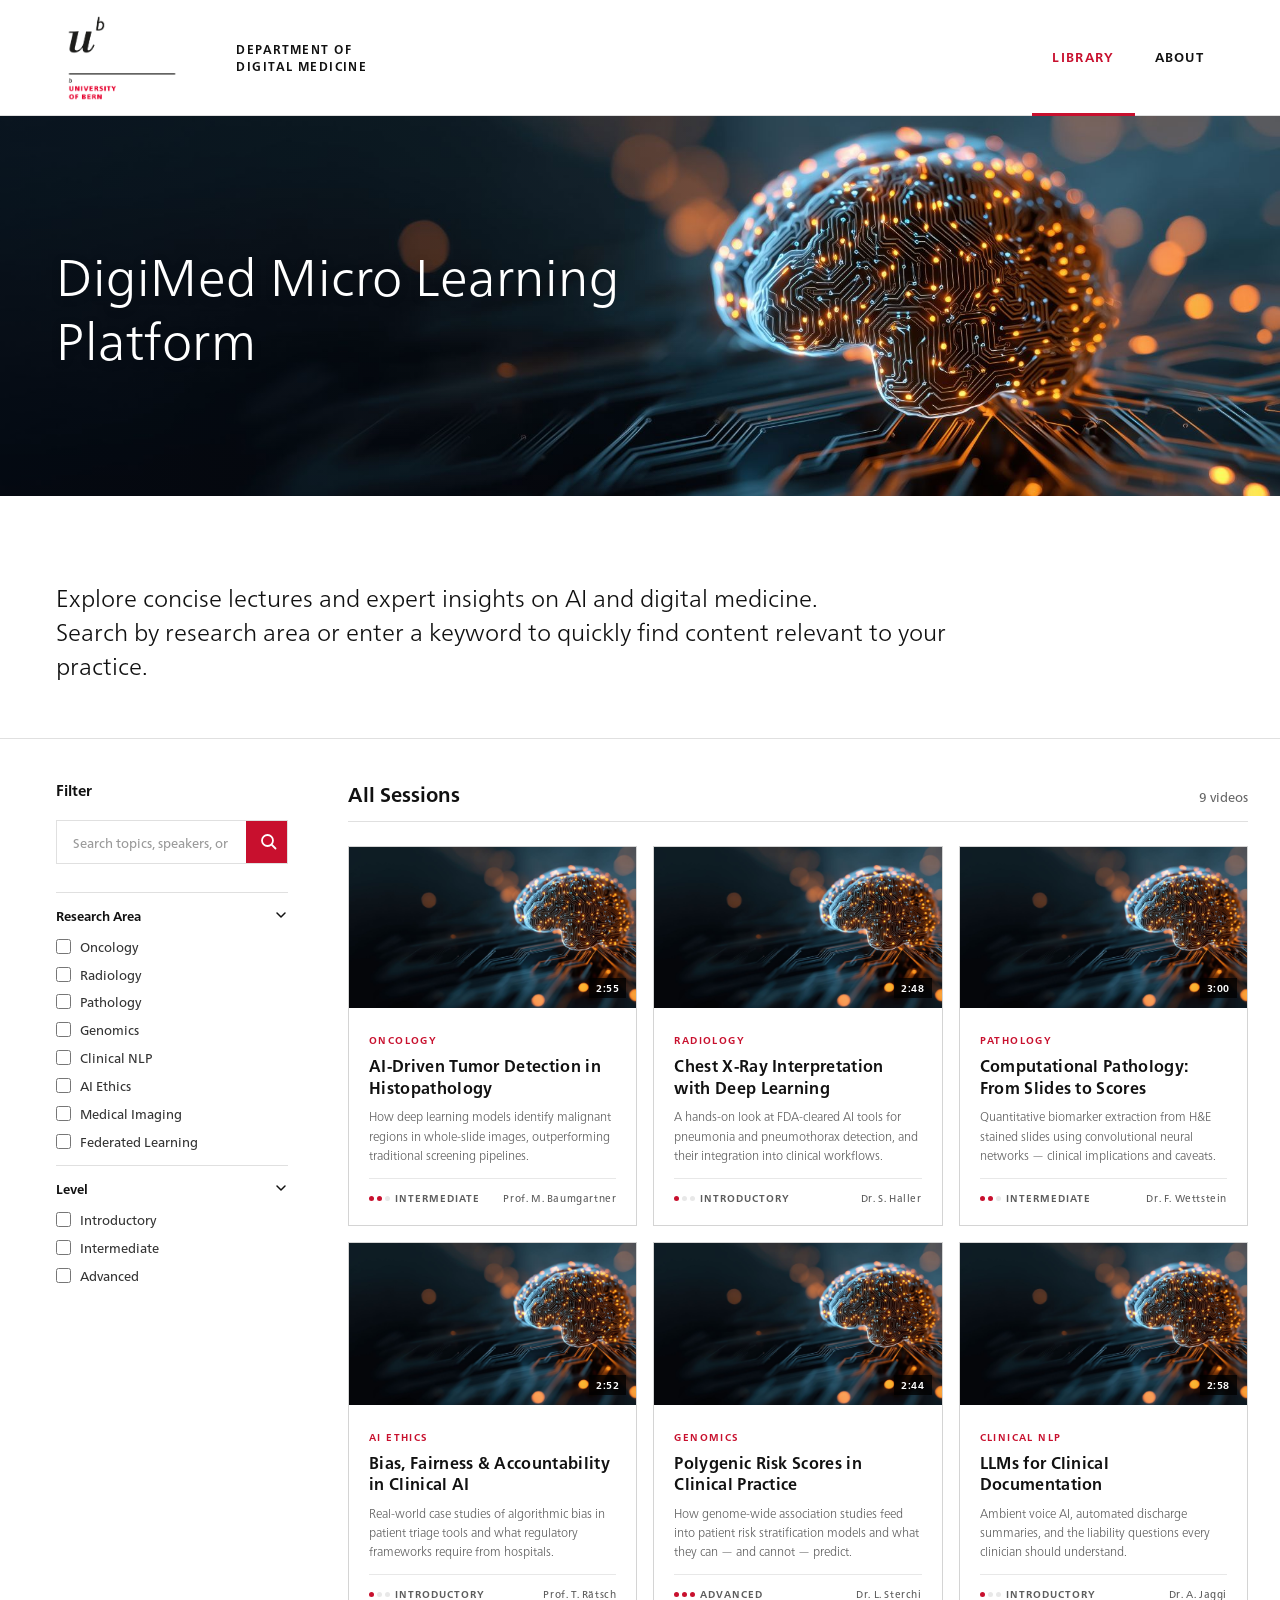
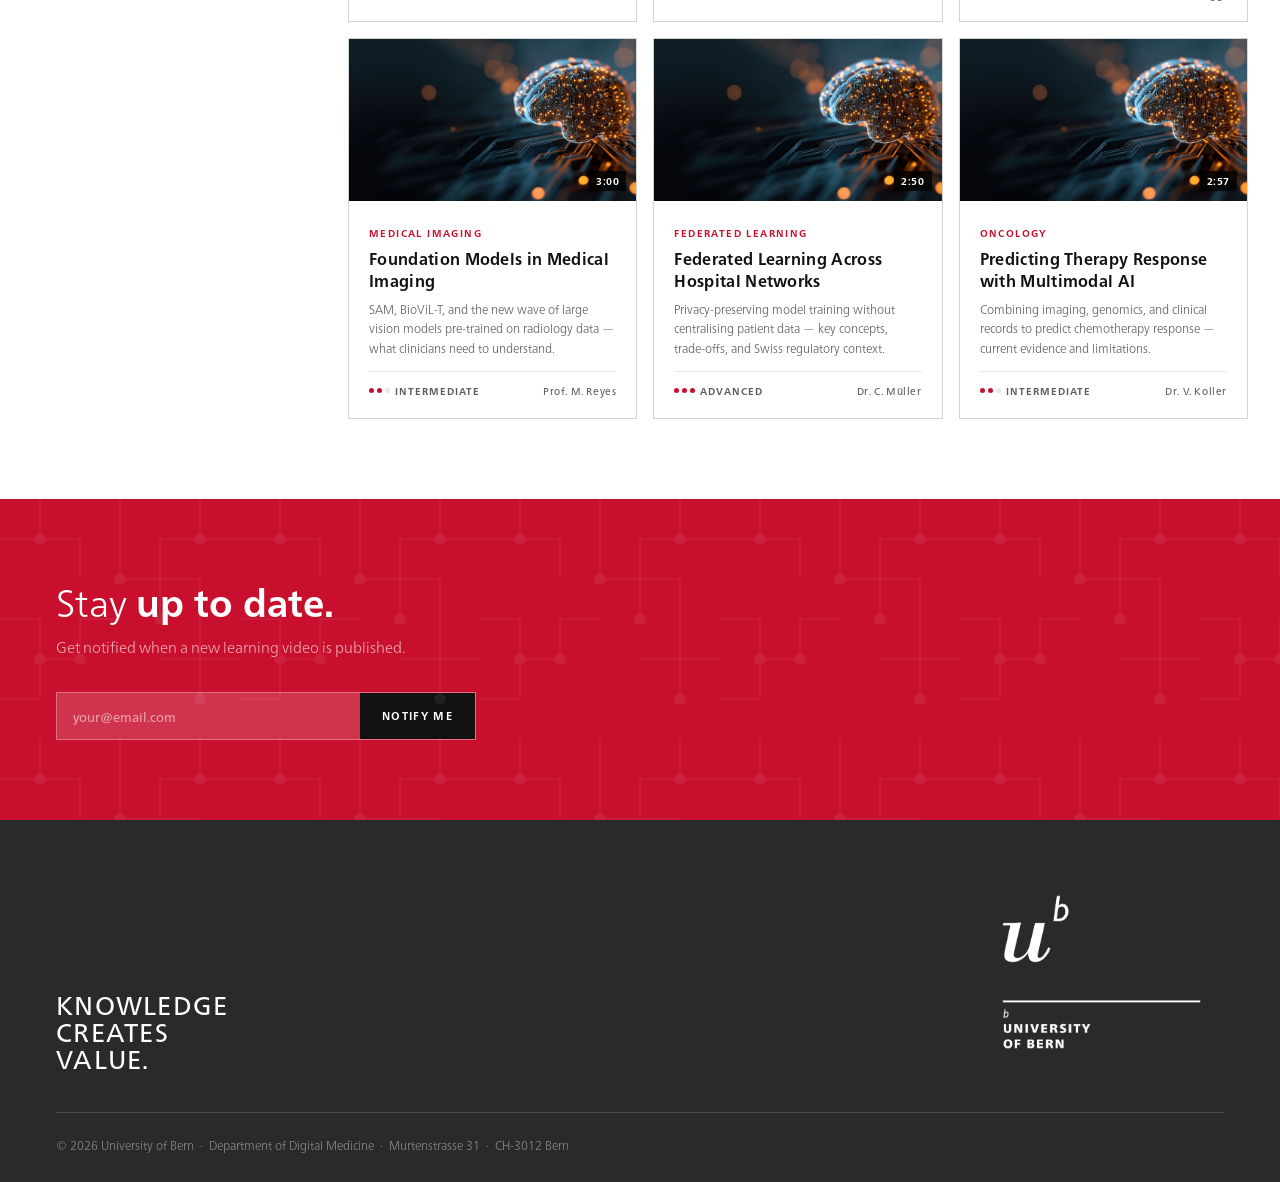
==== commit 61d33e33: "changes like" ====
--- a/index.html
+++ b/index.html
@@ -133,18 +133,6 @@
   </div>
 </div>
 
-  <!-- Like button -->
-<button class="modal-like-btn" id="modalLikeBtn" onclick="toggleLike()">
-  <svg width="15" height="15" viewBox="0 0 24 24" fill="none" stroke="currentColor" stroke-width="2" stroke-linecap="round" stroke-linejoin="round">
-    <path d="M14 9V5a3 3 0 0 0-3-3l-4 9v11h11.28a2 2 0 0 0 2-1.7l1.38-9a2 2 0 0 0-2-2.3H14z"/>
-    <path d="M7 22H4a2 2 0 0 1-2-2v-7a2 2 0 0 1 2-2h3"/>
-  </svg>
-  <span id="modalLikeCount">0</span>
-</button>
-
-  <div class="modal-inst">Dept. of Digital Medicine · UNIBE</div>
-</div>
-
 <!-- FOOTER -->
 <footer>
   <div class="footer-top">
